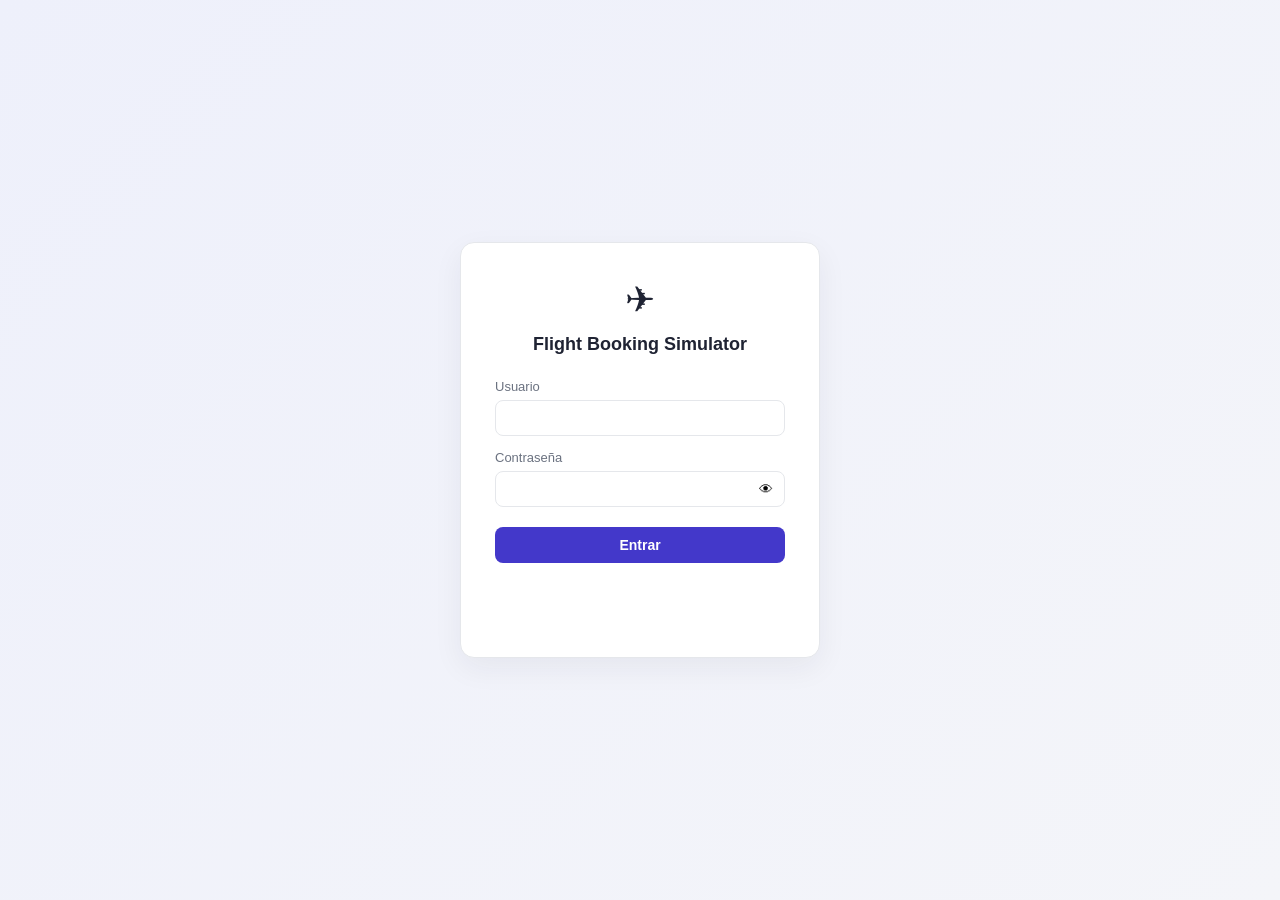
==== login.html @ a49f7aaf "Add db-probe/sys-probe monitoring services" ====
<!DOCTYPE html>
<html lang="es">
<head>
<meta charset="UTF-8">
<meta name="viewport" content="width=device-width, initial-scale=1.0">
<title>Flight Booking Simulator · Acceso</title>
<link rel="stylesheet" href="css/style.css">
<link rel="stylesheet" href="css/login.css">
</head>
<body class="login-body">

  <div class="login-card">
    <div class="login-card__icon">&#9992;</div>
    <h1>Flight Booking Simulator</h1>

    <form id="loginForm" class="form">
      <label>
        Usuario
        <input type="text" id="username" autocomplete="username" required>
      </label>

      <label>
        Contraseña
        <div class="password-field">
          <input type="password" id="password" autocomplete="current-password" required>
          <button type="button" id="togglePassword" class="password-toggle" aria-label="Mostrar contraseña">&#128065;</button>
        </div>
      </label>

      <button type="submit" class="btn btn--primary btn--block">Entrar</button>
      <p id="loginMessage" class="form-message"></p>
    </form>
  </div>

  <script src="js/auth.js"></script>
</body>
</html>
---- css/style.css ----
:root {
  --color-bg: #f4f5f9;
  --color-surface: #ffffff;
  --color-primary: #4338ca;
  --color-primary-dark: #3730a3;
  --color-danger: #dc2626;
  --color-text: #1f2333;
  --color-text-muted: #6b7280;
  --color-border: #e5e7eb;
  --radius: 10px;
}

* { box-sizing: border-box; }

body {
  margin: 0;
  font-family: -apple-system, "Segoe UI", Roboto, Helvetica, Arial, sans-serif;
  background: var(--color-bg);
  color: var(--color-text);
}

.topbar {
  display: flex;
  align-items: center;
  justify-content: space-between;
  background: var(--color-surface);
  padding: 16px 28px;
  border-bottom: 1px solid var(--color-border);
}

.topbar__brand {
  display: flex;
  align-items: center;
  gap: 10px;
}

.topbar__logo { font-size: 24px; }

.topbar__brand h1 { font-size: 20px; margin: 0; }

.topbar__status {
  display: flex;
  align-items: center;
  gap: 8px;
  font-size: 14px;
  color: var(--color-text-muted);
}

.dot {
  width: 10px;
  height: 10px;
  border-radius: 50%;
  background: #9ca3af;
  display: inline-block;
}
.dot--ok { background: #22c55e; }
.dot--error { background: var(--color-danger); }

.layout {
  display: grid;
  grid-template-columns: 1fr 1fr;
  gap: 20px;
  padding: 24px 28px;
  max-width: 1400px;
  margin: 0 auto;
}

.card {
  background: var(--color-surface);
  border-radius: var(--radius);
  padding: 20px 24px;
  border: 1px solid var(--color-border);
}

.card--wide { grid-column: 1 / -1; }

.card h2 { margin-top: 0; font-size: 17px; }
.card__subtitle { color: var(--color-text-muted); font-size: 13px; margin-top: -8px; }

.form {
  display: flex;
  flex-direction: column;
  gap: 14px;
}

.form label {
  display: flex;
  flex-direction: column;
  gap: 6px;
  font-size: 13px;
  color: var(--color-text-muted);
}

.form input, .form select {
  padding: 9px 10px;
  border-radius: 8px;
  border: 1px solid var(--color-border);
  font-size: 14px;
  color: var(--color-text);
}

.btn {
  border: none;
  border-radius: 8px;
  padding: 10px 18px;
  font-size: 14px;
  font-weight: 600;
  cursor: pointer;
}

.btn--primary { background: var(--color-primary); color: white; }
.btn--primary:hover { background: var(--color-primary-dark); }
.btn--danger { background: #fee2e2; color: var(--color-danger); }
.btn--small { padding: 6px 12px; font-size: 12px; }
.btn:disabled { opacity: 0.5; cursor: not-allowed; }

.form-message { font-size: 13px; min-height: 18px; }
.form-message--success { color: #16a34a; }
.form-message--error { color: var(--color-danger); }

.rbg-controls {
  display: flex;
  align-items: center;
  justify-content: space-between;
  gap: 20px;
  margin-bottom: 18px;
}

.rbg-controls label {
  display: flex;
  flex-direction: column;
  gap: 6px;
  font-size: 13px;
  color: var(--color-text-muted);
  flex: 1;
}

.rbg-buttons { display: flex; gap: 10px; }

.rbg-stats {
  display: flex;
  gap: 24px;
  border-top: 1px solid var(--color-border);
  padding-top: 16px;
}

.stat { display: flex; flex-direction: column; gap: 4px; }
.stat__label { font-size: 12px; color: var(--color-text-muted); }
.stat__value { font-size: 20px; font-weight: 700; }

.table { width: 100%; border-collapse: collapse; font-size: 13px; }
.table th, .table td {
  text-align: left;
  padding: 10px 8px;
  border-bottom: 1px solid var(--color-border);
}
.table th { color: var(--color-text-muted); font-weight: 600; font-size: 12px; text-transform: uppercase; }
.table__empty { text-align: center; color: var(--color-text-muted); padding: 24px; }

.badge {
  display: inline-block;
  padding: 3px 8px;
  border-radius: 999px;
  font-size: 11px;
  font-weight: 700;
}
.badge--confirmed { background: #dcfce7; color: #16a34a; }
.badge--pending { background: #fef9c3; color: #a16207; }
.badge--cancelled { background: #fee2e2; color: var(--color-danger); }

@media (max-width: 900px) {
  .layout { grid-template-columns: 1fr; }
}
---- css/login.css ----
.login-body {
  min-height: 100vh;
  display: flex;
  align-items: center;
  justify-content: center;
  background: linear-gradient(135deg, #eef0fb, #f4f5f9);
}

.login-card {
  background: var(--color-surface);
  border: 1px solid var(--color-border);
  border-radius: 14px;
  padding: 36px 34px;
  width: 100%;
  max-width: 360px;
  text-align: center;
  box-shadow: 0 10px 30px rgba(31, 35, 51, 0.06);
}

.login-card__icon { font-size: 36px; margin-bottom: 6px; }

.login-card h1 { font-size: 18px; margin-bottom: 24px; }

.login-card .form { text-align: left; }

.btn--block { width: 100%; margin-top: 6px; }

.password-field {
  position: relative;
  display: flex;
}

.password-field input { flex: 1; padding-right: 36px; }

.password-toggle {
  position: absolute;
  right: 6px;
  top: 50%;
  transform: translateY(-50%);
  background: none;
  border: none;
  cursor: pointer;
  font-size: 14px;
}
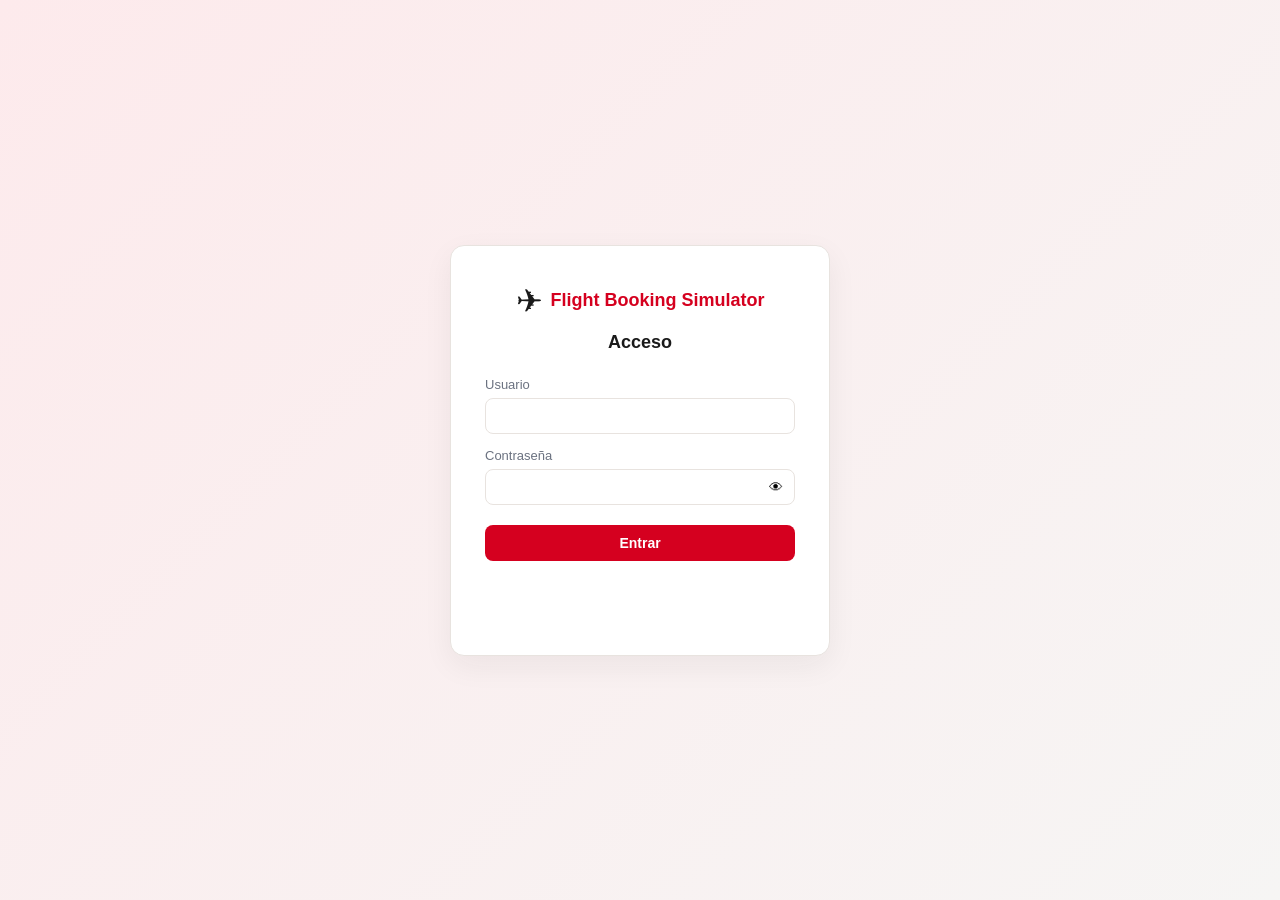
==== commit 45432f21: "Redesign: sidebar shell with Reservas/Clientes/Vuelos/Usuarios/About, compact RBG, Iberia-inspired t" ====
--- a/login.html
+++ b/login.html
@@ -10,8 +10,18 @@
 <body class="login-body">
 
   <div class="login-card">
-    <div class="login-card__icon">&#9992;</div>
-    <h1>Flight Booking Simulator</h1>
+    <div class="brand-row">
+      <span class="brand-row__icon">&#9992;</span>
+      <span class="brand-row__title" style="font-size:18px">Flight Booking Simulator</span>
+    </div>
+
+    <!-- Huecos para los logos oficiales de HPE y Zerto — ver assets/logos/README.md -->
+    <div class="partner-logos">
+      <img src="assets/logos/hpe-logo.svg" alt="HPE" onerror="this.style.display='none'">
+      <img src="assets/logos/zerto-logo.svg" alt="Zerto" onerror="this.style.display='none'">
+    </div>
+
+    <h1>Acceso</h1>
 
     <form id="loginForm" class="form">
       <label>
--- a/css/style.css
+++ b/css/style.css
@@ -1,12 +1,17 @@
 :root {
-  --color-bg: #f4f5f9;
+  /* Paleta inspirada en la identidad visual de Iberia (rojo/blanco),
+     sin usar su logotipo ni assets reales. */
+  --color-bg: #f6f5f4;
   --color-surface: #ffffff;
-  --color-primary: #4338ca;
-  --color-primary-dark: #3730a3;
+  --color-surface-alt: #fbf7f3;
+  --color-primary: #d5001f;
+  --color-primary-dark: #a80019;
+  --color-accent-yellow: #ffcc00;
   --color-danger: #dc2626;
-  --color-text: #1f2333;
+  --color-success: #16a34a;
+  --color-text: #1a1a1a;
   --color-text-muted: #6b7280;
-  --color-border: #e5e7eb;
+  --color-border: #e8e3df;
   --radius: 10px;
 }
 
@@ -19,78 +24,153 @@
   color: var(--color-text);
 }
 
-.topbar {
+/* ===================== SHELL (sidebar + contenido) ===================== */
+.shell { display: flex; min-height: 100vh; }
+
+.sidebar {
+  width: 240px;
+  flex-shrink: 0;
+  background: var(--color-surface);
+  border-right: 1px solid var(--color-border);
+  display: flex;
+  flex-direction: column;
+  padding: 16px 12px;
+  transition: width 0.18s ease;
+}
+.sidebar.is-collapsed { width: 72px; }
+
+.sidebar__header {
+  display: flex;
+  align-items: center;
+  gap: 8px;
+  padding: 4px 6px 14px;
+  border-bottom: 1px solid var(--color-border);
+  margin-bottom: 12px;
+}
+
+.brand-row { display: flex; align-items: center; gap: 8px; flex-wrap: wrap; }
+.brand-row__icon { font-size: 20px; }
+.brand-row__title { font-weight: 700; font-size: 14px; color: var(--color-primary); white-space: nowrap; }
+.sidebar.is-collapsed .brand-row__title,
+.sidebar.is-collapsed .partner-logos { display: none; }
+
+.partner-logos { display: flex; align-items: center; gap: 8px; margin-left: 4px; }
+.partner-logos img { max-height: 22px; max-width: 70px; object-fit: contain; }
+
+.sidebar__collapse-btn {
+  margin-left: auto;
+  border: 1px solid var(--color-border);
+  background: var(--color-surface);
+  color: var(--color-text-muted);
+  border-radius: 6px;
+  width: 22px;
+  height: 22px;
+  cursor: pointer;
+  font-size: 13px;
+  flex-shrink: 0;
+}
+.sidebar.is-collapsed .sidebar__collapse-btn { transform: rotate(180deg); }
+
+.sidebar__nav { display: flex; flex-direction: column; gap: 4px; }
+
+.nav-item {
+  display: flex;
+  align-items: center;
+  gap: 10px;
+  padding: 9px 10px;
+  border: none;
+  background: transparent;
+  border-radius: 8px;
+  color: var(--color-text-muted);
+  font-size: 14px;
+  cursor: pointer;
+  text-align: left;
+  white-space: nowrap;
+  overflow: hidden;
+  width: 100%;
+}
+.nav-item:hover { background: var(--color-surface-alt); }
+.nav-item--active { background: #fdeaec; color: var(--color-primary); font-weight: 600; }
+.nav-item__icon { font-size: 16px; width: 18px; text-align: center; }
+.nav-item__badge {
+  margin-left: auto;
+  background: var(--color-surface-alt);
+  color: var(--color-text-muted);
+  font-size: 11px;
+  font-weight: 700;
+  padding: 1px 7px;
+  border-radius: 999px;
+}
+.sidebar.is-collapsed .nav-item__label,
+.sidebar.is-collapsed .nav-item__badge { display: none; }
+
+/* ---- RBG compacto en la sidebar ---- */
+.rbg-compact {
+  margin-top: 14px;
+  padding: 12px 10px;
+  border: 1px solid var(--color-border);
+  border-radius: 10px;
+  background: var(--color-surface-alt);
+}
+.sidebar.is-collapsed .rbg-compact { padding: 8px 4px; }
+.rbg-compact__title {
+  font-size: 11px;
+  font-weight: 700;
+  text-transform: uppercase;
+  color: var(--color-text-muted);
+  margin-bottom: 8px;
+}
+.sidebar.is-collapsed .rbg-compact__title,
+.sidebar.is-collapsed .rbg-compact__body { display: none; }
+
+.rbg-compact__rate-row { display: flex; align-items: center; gap: 6px; font-size: 11px; color: var(--color-text-muted); margin-bottom: 8px; }
+.rbg-compact__rate-row input[type="range"] { flex: 1; }
+.rbg-compact__buttons { display: flex; gap: 6px; }
+.rbg-compact__buttons .btn { flex: 1; padding: 6px 0; font-size: 12px; }
+
+.rbg-compact__stats { display: flex; justify-content: space-between; margin-top: 8px; font-size: 11px; color: var(--color-text-muted); }
+.rbg-compact__stats strong { color: var(--color-text); font-size: 13px; display: block; }
+
+.rbg-compact__error { font-size: 10px; color: var(--color-danger); margin-top: 6px; word-break: break-word; }
+
+.sidebar__footer { margin-top: auto; padding-top: 12px; border-top: 1px solid var(--color-border); display: flex; flex-direction: column; gap: 8px; }
+.sidebar__status { display: flex; align-items: center; gap: 6px; font-size: 12px; color: var(--color-text-muted); }
+.sidebar.is-collapsed .sidebar__status span:last-child { display: none; }
+
+/* ===================== CONTENT ===================== */
+.content { flex: 1; display: flex; flex-direction: column; min-width: 0; }
+
+.content__topbar {
   display: flex;
   align-items: center;
   justify-content: space-between;
-  background: var(--color-surface);
   padding: 16px 28px;
+  background: var(--color-surface);
   border-bottom: 1px solid var(--color-border);
 }
-
-.topbar__brand {
-  display: flex;
-  align-items: center;
-  gap: 10px;
-}
-
-.topbar__logo { font-size: 24px; }
-
-.topbar__brand h1 { font-size: 20px; margin: 0; }
-
-.topbar__status {
-  display: flex;
-  align-items: center;
-  gap: 8px;
-  font-size: 14px;
-  color: var(--color-text-muted);
-}
-
-.dot {
-  width: 10px;
-  height: 10px;
-  border-radius: 50%;
-  background: #9ca3af;
-  display: inline-block;
-}
-.dot--ok { background: #22c55e; }
-.dot--error { background: var(--color-danger); }
-
-.layout {
-  display: grid;
-  grid-template-columns: 1fr 1fr;
-  gap: 20px;
-  padding: 24px 28px;
-  max-width: 1400px;
-  margin: 0 auto;
-}
-
+.content__topbar h1 { font-size: 20px; margin: 0; }
+
+.content__body { padding: 24px 28px; display: flex; flex-direction: column; gap: 20px; }
+
+.view-panel { display: none; flex-direction: column; gap: 20px; }
+.view-panel--active { display: flex; }
+
+/* ===================== CARDS / GRID ===================== */
 .card {
   background: var(--color-surface);
   border-radius: var(--radius);
   padding: 20px 24px;
   border: 1px solid var(--color-border);
 }
-
-.card--wide { grid-column: 1 / -1; }
-
 .card h2 { margin-top: 0; font-size: 17px; }
 .card__subtitle { color: var(--color-text-muted); font-size: 13px; margin-top: -8px; }
 
-.form {
-  display: flex;
-  flex-direction: column;
-  gap: 14px;
-}
-
-.form label {
-  display: flex;
-  flex-direction: column;
-  gap: 6px;
-  font-size: 13px;
-  color: var(--color-text-muted);
-}
-
+.two-col { display: grid; grid-template-columns: 1fr 1fr; gap: 20px; }
+@media (max-width: 900px) { .two-col { grid-template-columns: 1fr; } }
+
+/* ===================== FORMS / BUTTONS ===================== */
+.form { display: flex; flex-direction: column; gap: 14px; }
+.form label { display: flex; flex-direction: column; gap: 6px; font-size: 13px; color: var(--color-text-muted); }
 .form input, .form select {
   padding: 9px 10px;
   border-radius: 8px;
@@ -98,16 +178,9 @@
   font-size: 14px;
   color: var(--color-text);
 }
-
-.btn {
-  border: none;
-  border-radius: 8px;
-  padding: 10px 18px;
-  font-size: 14px;
-  font-weight: 600;
-  cursor: pointer;
-}
-
+.form input:focus, .form select:focus { outline: 2px solid var(--color-primary); outline-offset: 1px; }
+
+.btn { border: none; border-radius: 8px; padding: 10px 18px; font-size: 14px; font-weight: 600; cursor: pointer; }
 .btn--primary { background: var(--color-primary); color: white; }
 .btn--primary:hover { background: var(--color-primary-dark); }
 .btn--danger { background: #fee2e2; color: var(--color-danger); }
@@ -115,59 +188,53 @@
 .btn:disabled { opacity: 0.5; cursor: not-allowed; }
 
 .form-message { font-size: 13px; min-height: 18px; }
-.form-message--success { color: #16a34a; }
+.form-message--success { color: var(--color-success); }
 .form-message--error { color: var(--color-danger); }
 
-.rbg-controls {
-  display: flex;
-  align-items: center;
-  justify-content: space-between;
-  gap: 20px;
-  margin-bottom: 18px;
-}
-
-.rbg-controls label {
-  display: flex;
-  flex-direction: column;
-  gap: 6px;
-  font-size: 13px;
-  color: var(--color-text-muted);
-  flex: 1;
-}
-
-.rbg-buttons { display: flex; gap: 10px; }
-
-.rbg-stats {
-  display: flex;
-  gap: 24px;
-  border-top: 1px solid var(--color-border);
-  padding-top: 16px;
-}
-
-.stat { display: flex; flex-direction: column; gap: 4px; }
-.stat__label { font-size: 12px; color: var(--color-text-muted); }
-.stat__value { font-size: 20px; font-weight: 700; }
-
+/* ===================== TABLE ===================== */
 .table { width: 100%; border-collapse: collapse; font-size: 13px; }
-.table th, .table td {
-  text-align: left;
-  padding: 10px 8px;
-  border-bottom: 1px solid var(--color-border);
-}
+.table th, .table td { text-align: left; padding: 10px 8px; border-bottom: 1px solid var(--color-border); }
 .table th { color: var(--color-text-muted); font-weight: 600; font-size: 12px; text-transform: uppercase; }
 .table__empty { text-align: center; color: var(--color-text-muted); padding: 24px; }
 
-.badge {
-  display: inline-block;
-  padding: 3px 8px;
-  border-radius: 999px;
-  font-size: 11px;
-  font-weight: 700;
-}
-.badge--confirmed { background: #dcfce7; color: #16a34a; }
+.badge { display: inline-block; padding: 3px 8px; border-radius: 999px; font-size: 11px; font-weight: 700; }
+.badge--confirmed { background: #dcfce7; color: var(--color-success); }
 .badge--pending { background: #fef9c3; color: #a16207; }
 .badge--cancelled { background: #fee2e2; color: var(--color-danger); }
 
+.dot { width: 10px; height: 10px; border-radius: 50%; background: #9ca3af; display: inline-block; }
+.dot--ok { background: var(--color-success); }
+.dot--error { background: var(--color-danger); }
+
+/* ===================== ABOUT ===================== */
+.about-list { list-style: none; padding: 0; margin: 0; display: flex; flex-direction: column; gap: 10px; font-size: 13px; color: var(--color-text-muted); }
+.stack-groups { display: flex; flex-wrap: wrap; gap: 24px; }
+.stack-group__title { font-size: 11px; text-transform: uppercase; color: var(--color-text-muted); margin-bottom: 8px; }
+.stack-pill {
+  display: inline-block;
+  background: var(--color-surface-alt);
+  border: 1px solid var(--color-border);
+  border-radius: 999px;
+  padding: 4px 12px;
+  font-size: 12px;
+  margin: 0 6px 6px 0;
+}
+.arch-row { display: flex; gap: 14px; flex-wrap: wrap; }
+.arch-box {
+  flex: 1;
+  min-width: 160px;
+  border: 1px solid var(--color-border);
+  border-radius: 8px;
+  padding: 12px 14px;
+  background: var(--color-surface-alt);
+  text-align: center;
+}
+.arch-box__vm { font-size: 10px; text-transform: uppercase; color: var(--color-text-muted); margin-bottom: 6px; }
+.arch-box__name { font-weight: 700; font-size: 14px; }
+.arch-box__tech { font-size: 12px; color: var(--color-primary); }
+.arch-box__port { font-size: 11px; color: var(--color-text-muted); margin-top: 4px; }
+
 @media (max-width: 900px) {
-  .layout { grid-template-columns: 1fr; }
-}
+  .sidebar { position: fixed; z-index: 20; height: 100vh; }
+  .content { margin-left: 72px; }
+}
--- a/css/login.css
+++ b/css/login.css
@@ -3,7 +3,7 @@
   display: flex;
   align-items: center;
   justify-content: center;
-  background: linear-gradient(135deg, #eef0fb, #f4f5f9);
+  background: linear-gradient(135deg, #fdeaec, #f6f5f4);
 }
 
 .login-card {
@@ -12,26 +12,27 @@
   border-radius: 14px;
   padding: 36px 34px;
   width: 100%;
-  max-width: 360px;
+  max-width: 380px;
   text-align: center;
-  box-shadow: 0 10px 30px rgba(31, 35, 51, 0.06);
+  box-shadow: 0 10px 30px rgba(26, 26, 26, 0.06);
 }
 
-.login-card__icon { font-size: 36px; margin-bottom: 6px; }
+.login-card .brand-row {
+  justify-content: center;
+  margin-bottom: 8px;
+}
+.login-card .brand-row__icon { font-size: 32px; }
 
-.login-card h1 { font-size: 18px; margin-bottom: 24px; }
+.login-card h1 { font-size: 18px; margin: 4px 0 24px; }
+
+.login-card .partner-logos { justify-content: center; margin-top: 6px; margin-bottom: 4px; }
 
 .login-card .form { text-align: left; }
 
 .btn--block { width: 100%; margin-top: 6px; }
 
-.password-field {
-  position: relative;
-  display: flex;
-}
-
+.password-field { position: relative; display: flex; }
 .password-field input { flex: 1; padding-right: 36px; }
-
 .password-toggle {
   position: absolute;
   right: 6px;
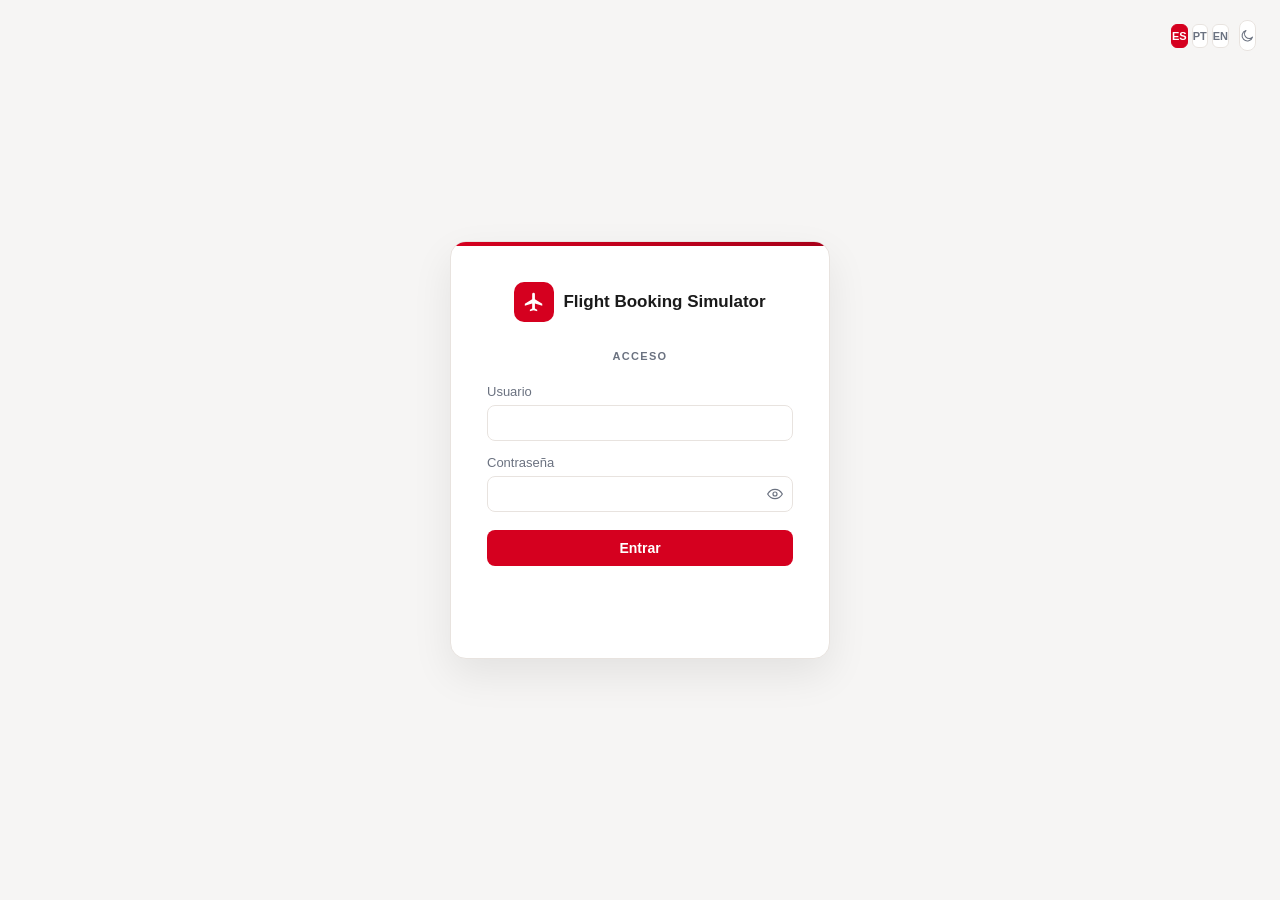
==== commit f222f627: "Add dark mode, i18n (ES/PT/EN), replace emoji icons with SVG, fix RBG panel overflow, redesign login" ====
--- a/login.html
+++ b/login.html
@@ -3,16 +3,27 @@
 <head>
 <meta charset="UTF-8">
 <meta name="viewport" content="width=device-width, initial-scale=1.0">
-<title>Flight Booking Simulator · Acceso</title>
+<title>Flight Booking Simulator</title>
 <link rel="stylesheet" href="css/style.css">
 <link rel="stylesheet" href="css/login.css">
 </head>
 <body class="login-body">
 
+  <div class="login-topbar">
+    <div class="lang-switcher">
+      <button class="lang-btn" data-lang="es">ES</button>
+      <button class="lang-btn" data-lang="pt">PT</button>
+      <button class="lang-btn" data-lang="en">EN</button>
+    </div>
+    <button class="theme-toggle" aria-label="Cambiar tema"></button>
+  </div>
+
   <div class="login-card">
     <div class="brand-row">
-      <span class="brand-row__icon">&#9992;</span>
-      <span class="brand-row__title" style="font-size:18px">Flight Booking Simulator</span>
+      <span class="brand-row__mark">
+        <svg viewBox="0 0 24 24" fill="currentColor"><path d="M21 16v-2l-8-5V3.5a1.5 1.5 0 0 0-3 0V9l-8 5v2l8-2.5V19l-2.5 1.5V22l4-1 4 1v-1.5L13 19v-5.5l8 2.5Z"/></svg>
+      </span>
+      <span class="brand-row__title">Flight Booking Simulator</span>
     </div>
 
     <!-- Huecos para los logos oficiales de HPE y Zerto — ver assets/logos/README.md -->
@@ -21,27 +32,34 @@
       <img src="assets/logos/zerto-logo.svg" alt="Zerto" onerror="this.style.display='none'">
     </div>
 
-    <h1>Acceso</h1>
+    <div class="login-card__eyebrow" data-i18n="login.eyebrow">Acceso</div>
 
     <form id="loginForm" class="form">
       <label>
-        Usuario
+        <span data-i18n="login.username">Usuario</span>
         <input type="text" id="username" autocomplete="username" required>
       </label>
 
       <label>
-        Contraseña
+        <span data-i18n="login.password">Contraseña</span>
         <div class="password-field">
           <input type="password" id="password" autocomplete="current-password" required>
-          <button type="button" id="togglePassword" class="password-toggle" aria-label="Mostrar contraseña">&#128065;</button>
+          <button type="button" id="togglePassword" class="password-toggle" aria-label="Mostrar contraseña">
+            <svg class="icon" viewBox="0 0 24 24"><path d="M1 12s4-7 11-7 11 7 11 7-4 7-11 7-11-7-11-7Z"/><circle cx="12" cy="12" r="3"/></svg>
+          </button>
         </div>
       </label>
 
-      <button type="submit" class="btn btn--primary btn--block">Entrar</button>
+      <button type="submit" class="btn btn--primary btn--block" data-i18n="login.submit">Entrar</button>
       <p id="loginMessage" class="form-message"></p>
     </form>
   </div>
 
+  <script src="js/i18n/es.js"></script>
+  <script src="js/i18n/pt.js"></script>
+  <script src="js/i18n/en.js"></script>
+  <script src="js/i18n.js"></script>
+  <script src="js/theme.js"></script>
   <script src="js/auth.js"></script>
 </body>
 </html>
--- a/css/style.css
+++ b/css/style.css
@@ -1,18 +1,42 @@
-:root {
+:root,
+[data-theme="light"] {
   /* Paleta inspirada en la identidad visual de Iberia (rojo/blanco),
      sin usar su logotipo ni assets reales. */
-  --color-bg: #f6f5f4;
-  --color-surface: #ffffff;
-  --color-surface-alt: #fbf7f3;
-  --color-primary: #d5001f;
-  --color-primary-dark: #a80019;
-  --color-accent-yellow: #ffcc00;
-  --color-danger: #dc2626;
-  --color-success: #16a34a;
-  --color-text: #1a1a1a;
-  --color-text-muted: #6b7280;
-  --color-border: #e8e3df;
-  --radius: 10px;
+  --bg: #f6f5f4;
+  --surface: #ffffff;
+  --surface-alt: #fbf7f3;
+  --border: #e8e3df;
+  --primary: #d5001f;
+  --primary-dark: #a80019;
+  --primary-tint: #fdeaec;
+  --text: #1a1a1a;
+  --text-muted: #6b7280;
+  --danger: #dc2626;
+  --danger-tint: #fee2e2;
+  --success: #16a34a;
+  --success-tint: #dcfce7;
+  --warning: #a16207;
+  --warning-tint: #fef9c3;
+  --shadow: 0 1px 2px rgba(26, 26, 26, 0.04);
+}
+
+[data-theme="dark"] {
+  --bg: #15131a;
+  --surface: #1f1c24;
+  --surface-alt: #262230;
+  --border: #322c3a;
+  --primary: #ff4d61;
+  --primary-dark: #e23350;
+  --primary-tint: #3a1620;
+  --text: #ede9f0;
+  --text-muted: #9a94a6;
+  --danger: #f87171;
+  --danger-tint: #3a1a1a;
+  --success: #4ade80;
+  --success-tint: #14301f;
+  --warning: #facc15;
+  --warning-tint: #332b0f;
+  --shadow: 0 1px 2px rgba(0, 0, 0, 0.35);
 }
 
 * { box-sizing: border-box; }
@@ -20,18 +44,21 @@
 body {
   margin: 0;
   font-family: -apple-system, "Segoe UI", Roboto, Helvetica, Arial, sans-serif;
-  background: var(--color-bg);
-  color: var(--color-text);
-}
+  background: var(--bg);
+  color: var(--text);
+  transition: background 0.15s ease, color 0.15s ease;
+}
+
+svg.icon { width: 16px; height: 16px; flex-shrink: 0; stroke: currentColor; fill: none; stroke-width: 1.8; stroke-linecap: round; stroke-linejoin: round; }
 
 /* ===================== SHELL (sidebar + contenido) ===================== */
 .shell { display: flex; min-height: 100vh; }
 
 .sidebar {
-  width: 240px;
+  width: 248px;
   flex-shrink: 0;
-  background: var(--color-surface);
-  border-right: 1px solid var(--color-border);
+  background: var(--surface);
+  border-right: 1px solid var(--border);
   display: flex;
   flex-direction: column;
   padding: 16px 12px;
@@ -43,45 +70,53 @@
   display: flex;
   align-items: center;
   gap: 8px;
-  padding: 4px 6px 14px;
-  border-bottom: 1px solid var(--color-border);
-  margin-bottom: 12px;
-}
-
-.brand-row { display: flex; align-items: center; gap: 8px; flex-wrap: wrap; }
-.brand-row__icon { font-size: 20px; }
-.brand-row__title { font-weight: 700; font-size: 14px; color: var(--color-primary); white-space: nowrap; }
+  padding: 4px 6px 4px;
+}
+
+.brand-row { display: flex; align-items: center; gap: 9px; min-width: 0; }
+.brand-row__mark {
+  width: 26px; height: 26px; border-radius: 7px; flex-shrink: 0;
+  background: var(--primary); color: white;
+  display: flex; align-items: center; justify-content: center;
+}
+.brand-row__mark svg { width: 15px; height: 15px; }
+.brand-row__title {
+  font-weight: 700; font-size: 14px; color: var(--text);
+  white-space: nowrap; overflow: hidden; text-overflow: ellipsis;
+}
 .sidebar.is-collapsed .brand-row__title,
 .sidebar.is-collapsed .partner-logos { display: none; }
 
-.partner-logos { display: flex; align-items: center; gap: 8px; margin-left: 4px; }
-.partner-logos img { max-height: 22px; max-width: 70px; object-fit: contain; }
+.partner-logos { display: flex; align-items: center; gap: 8px; padding: 10px 6px 14px; border-bottom: 1px solid var(--border); margin-bottom: 12px; }
+.partner-logos img { max-height: 20px; max-width: 64px; object-fit: contain; }
+.sidebar.is-collapsed .sidebar__header { border-bottom: 1px solid var(--border); padding-bottom: 12px; margin-bottom: 12px; }
 
 .sidebar__collapse-btn {
   margin-left: auto;
-  border: 1px solid var(--color-border);
-  background: var(--color-surface);
-  color: var(--color-text-muted);
+  border: 1px solid var(--border);
+  background: var(--surface);
+  color: var(--text-muted);
   border-radius: 6px;
   width: 22px;
   height: 22px;
   cursor: pointer;
-  font-size: 13px;
+  display: flex; align-items: center; justify-content: center;
   flex-shrink: 0;
 }
-.sidebar.is-collapsed .sidebar__collapse-btn { transform: rotate(180deg); }
-
-.sidebar__nav { display: flex; flex-direction: column; gap: 4px; }
+.sidebar__collapse-btn svg { width: 12px; height: 12px; transition: transform 0.18s ease; }
+.sidebar.is-collapsed .sidebar__collapse-btn svg { transform: rotate(180deg); }
+
+.sidebar__nav { display: flex; flex-direction: column; gap: 3px; }
 
 .nav-item {
   display: flex;
   align-items: center;
-  gap: 10px;
+  gap: 11px;
   padding: 9px 10px;
   border: none;
   background: transparent;
   border-radius: 8px;
-  color: var(--color-text-muted);
+  color: var(--text-muted);
   font-size: 14px;
   cursor: pointer;
   text-align: left;
@@ -89,52 +124,98 @@
   overflow: hidden;
   width: 100%;
 }
-.nav-item:hover { background: var(--color-surface-alt); }
-.nav-item--active { background: #fdeaec; color: var(--color-primary); font-weight: 600; }
-.nav-item__icon { font-size: 16px; width: 18px; text-align: center; }
+.nav-item:hover { background: var(--surface-alt); }
+.nav-item--active { background: var(--primary-tint); color: var(--primary); font-weight: 600; }
+.nav-item__icon { flex-shrink: 0; display: flex; }
+.nav-item__label { overflow: hidden; text-overflow: ellipsis; }
 .nav-item__badge {
   margin-left: auto;
-  background: var(--color-surface-alt);
-  color: var(--color-text-muted);
+  background: var(--surface-alt);
+  color: var(--text-muted);
   font-size: 11px;
   font-weight: 700;
   padding: 1px 7px;
   border-radius: 999px;
+  flex-shrink: 0;
 }
 .sidebar.is-collapsed .nav-item__label,
 .sidebar.is-collapsed .nav-item__badge { display: none; }
+.sidebar.is-collapsed .nav-item { justify-content: center; }
 
 /* ---- RBG compacto en la sidebar ---- */
 .rbg-compact {
   margin-top: 14px;
-  padding: 12px 10px;
-  border: 1px solid var(--color-border);
+  padding: 12px;
+  border: 1px solid var(--border);
   border-radius: 10px;
-  background: var(--color-surface-alt);
+  background: var(--surface-alt);
+  overflow: hidden;
 }
 .sidebar.is-collapsed .rbg-compact { padding: 8px 4px; }
 .rbg-compact__title {
-  font-size: 11px;
+  font-size: 10.5px;
   font-weight: 700;
+  letter-spacing: 0.03em;
   text-transform: uppercase;
-  color: var(--color-text-muted);
-  margin-bottom: 8px;
+  color: var(--text-muted);
+  margin-bottom: 10px;
 }
 .sidebar.is-collapsed .rbg-compact__title,
 .sidebar.is-collapsed .rbg-compact__body { display: none; }
 
-.rbg-compact__rate-row { display: flex; align-items: center; gap: 6px; font-size: 11px; color: var(--color-text-muted); margin-bottom: 8px; }
-.rbg-compact__rate-row input[type="range"] { flex: 1; }
-.rbg-compact__buttons { display: flex; gap: 6px; }
-.rbg-compact__buttons .btn { flex: 1; padding: 6px 0; font-size: 12px; }
-
-.rbg-compact__stats { display: flex; justify-content: space-between; margin-top: 8px; font-size: 11px; color: var(--color-text-muted); }
-.rbg-compact__stats strong { color: var(--color-text); font-size: 13px; display: block; }
-
-.rbg-compact__error { font-size: 10px; color: var(--color-danger); margin-top: 6px; word-break: break-word; }
-
-.sidebar__footer { margin-top: auto; padding-top: 12px; border-top: 1px solid var(--color-border); display: flex; flex-direction: column; gap: 8px; }
-.sidebar__status { display: flex; align-items: center; gap: 6px; font-size: 12px; color: var(--color-text-muted); }
+.rbg-compact__rate-row { display: flex; align-items: center; gap: 8px; font-size: 11px; color: var(--text-muted); margin-bottom: 10px; }
+.rbg-compact__rate-row input[type="range"] { flex: 1; min-width: 0; accent-color: var(--primary); }
+.rbg-compact__rate-row span:last-child { width: 22px; text-align: right; flex-shrink: 0; font-variant-numeric: tabular-nums; }
+
+.rbg-compact__buttons { display: grid; grid-template-columns: 1fr 1fr; gap: 6px; }
+.rbg-compact__buttons .btn {
+  padding: 7px 0;
+  font-size: 12px;
+  white-space: nowrap;
+  overflow: hidden;
+  text-overflow: ellipsis;
+}
+
+.rbg-compact__stats {
+  display: grid;
+  grid-template-columns: repeat(3, minmax(0, 1fr));
+  gap: 4px;
+  margin-top: 10px;
+  text-align: center;
+}
+.rbg-compact__stats > div { min-width: 0; }
+.rbg-compact__stats strong {
+  display: block;
+  color: var(--text);
+  font-size: 13px;
+  overflow: hidden; text-overflow: ellipsis; white-space: nowrap;
+}
+.rbg-compact__stats span {
+  font-size: 9.5px;
+  color: var(--text-muted);
+  text-transform: uppercase;
+  letter-spacing: 0.02em;
+}
+
+.rbg-compact__error { font-size: 10px; color: var(--danger); margin-top: 8px; word-break: break-word; line-height: 1.4; }
+
+.sidebar__footer { margin-top: auto; padding-top: 12px; border-top: 1px solid var(--border); display: flex; flex-direction: column; gap: 10px; }
+
+.lang-switcher { display: flex; gap: 4px; }
+.sidebar.is-collapsed .lang-switcher { flex-direction: column; }
+.lang-btn {
+  flex: 1; border: 1px solid var(--border); background: var(--surface); color: var(--text-muted);
+  border-radius: 6px; padding: 5px 0; font-size: 11px; font-weight: 700; cursor: pointer;
+}
+.lang-btn--active { background: var(--primary); color: white; border-color: var(--primary); }
+
+.theme-toggle {
+  border: 1px solid var(--border); background: var(--surface); border-radius: 8px;
+  padding: 7px 0; cursor: pointer; display: flex; align-items: center; justify-content: center;
+}
+.theme-toggle svg { width: 15px; height: 15px; color: var(--text-muted); }
+
+.sidebar__status { display: flex; align-items: center; gap: 6px; font-size: 12px; color: var(--text-muted); }
 .sidebar.is-collapsed .sidebar__status span:last-child { display: none; }
 
 /* ===================== CONTENT ===================== */
@@ -145,8 +226,8 @@
   align-items: center;
   justify-content: space-between;
   padding: 16px 28px;
-  background: var(--color-surface);
-  border-bottom: 1px solid var(--color-border);
+  background: var(--surface);
+  border-bottom: 1px solid var(--border);
 }
 .content__topbar h1 { font-size: 20px; margin: 0; }
 
@@ -157,63 +238,65 @@
 
 /* ===================== CARDS / GRID ===================== */
 .card {
-  background: var(--color-surface);
-  border-radius: var(--radius);
+  background: var(--surface);
+  border-radius: 10px;
   padding: 20px 24px;
-  border: 1px solid var(--color-border);
-}
-.card h2 { margin-top: 0; font-size: 17px; }
-.card__subtitle { color: var(--color-text-muted); font-size: 13px; margin-top: -8px; }
+  border: 1px solid var(--border);
+  box-shadow: var(--shadow);
+}
+.card h2 { margin-top: 0; font-size: 16px; }
+.card__subtitle { color: var(--text-muted); font-size: 13px; margin-top: -8px; }
 
 .two-col { display: grid; grid-template-columns: 1fr 1fr; gap: 20px; }
 @media (max-width: 900px) { .two-col { grid-template-columns: 1fr; } }
 
 /* ===================== FORMS / BUTTONS ===================== */
 .form { display: flex; flex-direction: column; gap: 14px; }
-.form label { display: flex; flex-direction: column; gap: 6px; font-size: 13px; color: var(--color-text-muted); }
+.form label { display: flex; flex-direction: column; gap: 6px; font-size: 13px; color: var(--text-muted); }
 .form input, .form select {
   padding: 9px 10px;
   border-radius: 8px;
-  border: 1px solid var(--color-border);
+  border: 1px solid var(--border);
   font-size: 14px;
-  color: var(--color-text);
-}
-.form input:focus, .form select:focus { outline: 2px solid var(--color-primary); outline-offset: 1px; }
+  color: var(--text);
+  background: var(--surface);
+}
+.form input:focus, .form select:focus { outline: 2px solid var(--primary); outline-offset: 1px; }
 
 .btn { border: none; border-radius: 8px; padding: 10px 18px; font-size: 14px; font-weight: 600; cursor: pointer; }
-.btn--primary { background: var(--color-primary); color: white; }
-.btn--primary:hover { background: var(--color-primary-dark); }
-.btn--danger { background: #fee2e2; color: var(--color-danger); }
+.btn--primary { background: var(--primary); color: white; }
+.btn--primary:hover { background: var(--primary-dark); }
+.btn--danger { background: var(--danger-tint); color: var(--danger); }
 .btn--small { padding: 6px 12px; font-size: 12px; }
 .btn:disabled { opacity: 0.5; cursor: not-allowed; }
 
 .form-message { font-size: 13px; min-height: 18px; }
-.form-message--success { color: var(--color-success); }
-.form-message--error { color: var(--color-danger); }
+.form-message--success { color: var(--success); }
+.form-message--error { color: var(--danger); }
 
 /* ===================== TABLE ===================== */
 .table { width: 100%; border-collapse: collapse; font-size: 13px; }
-.table th, .table td { text-align: left; padding: 10px 8px; border-bottom: 1px solid var(--color-border); }
-.table th { color: var(--color-text-muted); font-weight: 600; font-size: 12px; text-transform: uppercase; }
-.table__empty { text-align: center; color: var(--color-text-muted); padding: 24px; }
+.table th, .table td { text-align: left; padding: 10px 8px; border-bottom: 1px solid var(--border); }
+.table th { color: var(--text-muted); font-weight: 600; font-size: 12px; text-transform: uppercase; }
+.table__empty { text-align: center; color: var(--text-muted); padding: 24px; }
 
 .badge { display: inline-block; padding: 3px 8px; border-radius: 999px; font-size: 11px; font-weight: 700; }
-.badge--confirmed { background: #dcfce7; color: var(--color-success); }
-.badge--pending { background: #fef9c3; color: #a16207; }
-.badge--cancelled { background: #fee2e2; color: var(--color-danger); }
+.badge--confirmed { background: var(--success-tint); color: var(--success); }
+.badge--pending { background: var(--warning-tint); color: var(--warning); }
+.badge--cancelled { background: var(--danger-tint); color: var(--danger); }
 
 .dot { width: 10px; height: 10px; border-radius: 50%; background: #9ca3af; display: inline-block; }
-.dot--ok { background: var(--color-success); }
-.dot--error { background: var(--color-danger); }
+.dot--ok { background: var(--success); }
+.dot--error { background: var(--danger); }
 
 /* ===================== ABOUT ===================== */
-.about-list { list-style: none; padding: 0; margin: 0; display: flex; flex-direction: column; gap: 10px; font-size: 13px; color: var(--color-text-muted); }
+.about-list { list-style: none; padding: 0; margin: 0; display: flex; flex-direction: column; gap: 10px; font-size: 13px; color: var(--text-muted); }
 .stack-groups { display: flex; flex-wrap: wrap; gap: 24px; }
-.stack-group__title { font-size: 11px; text-transform: uppercase; color: var(--color-text-muted); margin-bottom: 8px; }
+.stack-group__title { font-size: 11px; text-transform: uppercase; color: var(--text-muted); margin-bottom: 8px; }
 .stack-pill {
   display: inline-block;
-  background: var(--color-surface-alt);
-  border: 1px solid var(--color-border);
+  background: var(--surface-alt);
+  border: 1px solid var(--border);
   border-radius: 999px;
   padding: 4px 12px;
   font-size: 12px;
@@ -223,16 +306,16 @@
 .arch-box {
   flex: 1;
   min-width: 160px;
-  border: 1px solid var(--color-border);
+  border: 1px solid var(--border);
   border-radius: 8px;
   padding: 12px 14px;
-  background: var(--color-surface-alt);
+  background: var(--surface-alt);
   text-align: center;
 }
-.arch-box__vm { font-size: 10px; text-transform: uppercase; color: var(--color-text-muted); margin-bottom: 6px; }
+.arch-box__vm { font-size: 10px; text-transform: uppercase; color: var(--text-muted); margin-bottom: 6px; }
 .arch-box__name { font-weight: 700; font-size: 14px; }
-.arch-box__tech { font-size: 12px; color: var(--color-primary); }
-.arch-box__port { font-size: 11px; color: var(--color-text-muted); margin-top: 4px; }
+.arch-box__tech { font-size: 12px; color: var(--primary); }
+.arch-box__port { font-size: 11px; color: var(--text-muted); margin-top: 4px; }
 
 @media (max-width: 900px) {
   .sidebar { position: fixed; z-index: 20; height: 100vh; }
--- a/css/login.css
+++ b/css/login.css
@@ -3,43 +3,77 @@
   display: flex;
   align-items: center;
   justify-content: center;
-  background: linear-gradient(135deg, #fdeaec, #f6f5f4);
+  background: var(--bg);
+  padding: 24px;
+}
+
+.login-topbar {
+  position: fixed;
+  top: 20px;
+  right: 24px;
+  display: flex;
+  align-items: center;
+  gap: 10px;
 }
 
 .login-card {
-  background: var(--color-surface);
-  border: 1px solid var(--color-border);
-  border-radius: 14px;
-  padding: 36px 34px;
+  position: relative;
+  background: var(--surface);
+  border: 1px solid var(--border);
+  border-radius: 16px;
+  padding: 40px 36px 34px;
   width: 100%;
   max-width: 380px;
   text-align: center;
-  box-shadow: 0 10px 30px rgba(26, 26, 26, 0.06);
+  box-shadow: 0 16px 40px rgba(0, 0, 0, 0.08);
+  overflow: hidden;
 }
 
-.login-card .brand-row {
+.login-card::before {
+  content: "";
+  position: absolute;
+  top: 0; left: 0; right: 0;
+  height: 4px;
+  background: linear-gradient(90deg, var(--primary), var(--primary-dark));
+}
+
+.login-card .brand-row { justify-content: center; margin-bottom: 4px; }
+.login-card .brand-row__mark { width: 40px; height: 40px; border-radius: 10px; }
+.login-card .brand-row__mark svg { width: 22px; height: 22px; }
+.login-card .brand-row__title { font-size: 17px; }
+
+.login-card .partner-logos {
   justify-content: center;
-  margin-bottom: 8px;
+  border-bottom: none;
+  margin: 10px 0 4px;
+  padding: 0;
 }
-.login-card .brand-row__icon { font-size: 32px; }
 
-.login-card h1 { font-size: 18px; margin: 4px 0 24px; }
-
-.login-card .partner-logos { justify-content: center; margin-top: 6px; margin-bottom: 4px; }
+.login-card__eyebrow {
+  font-size: 11px;
+  font-weight: 700;
+  letter-spacing: 0.12em;
+  text-transform: uppercase;
+  color: var(--text-muted);
+  margin: 18px 0 22px;
+}
 
 .login-card .form { text-align: left; }
 
-.btn--block { width: 100%; margin-top: 6px; }
+.btn--block { width: 100%; margin-top: 4px; }
 
 .password-field { position: relative; display: flex; }
-.password-field input { flex: 1; padding-right: 36px; }
+.password-field input { flex: 1; padding-right: 38px; }
 .password-toggle {
   position: absolute;
-  right: 6px;
+  right: 4px;
   top: 50%;
   transform: translateY(-50%);
   background: none;
   border: none;
   cursor: pointer;
-  font-size: 14px;
+  padding: 6px;
+  color: var(--text-muted);
+  display: flex;
 }
+.password-toggle svg { width: 16px; height: 16px; }
